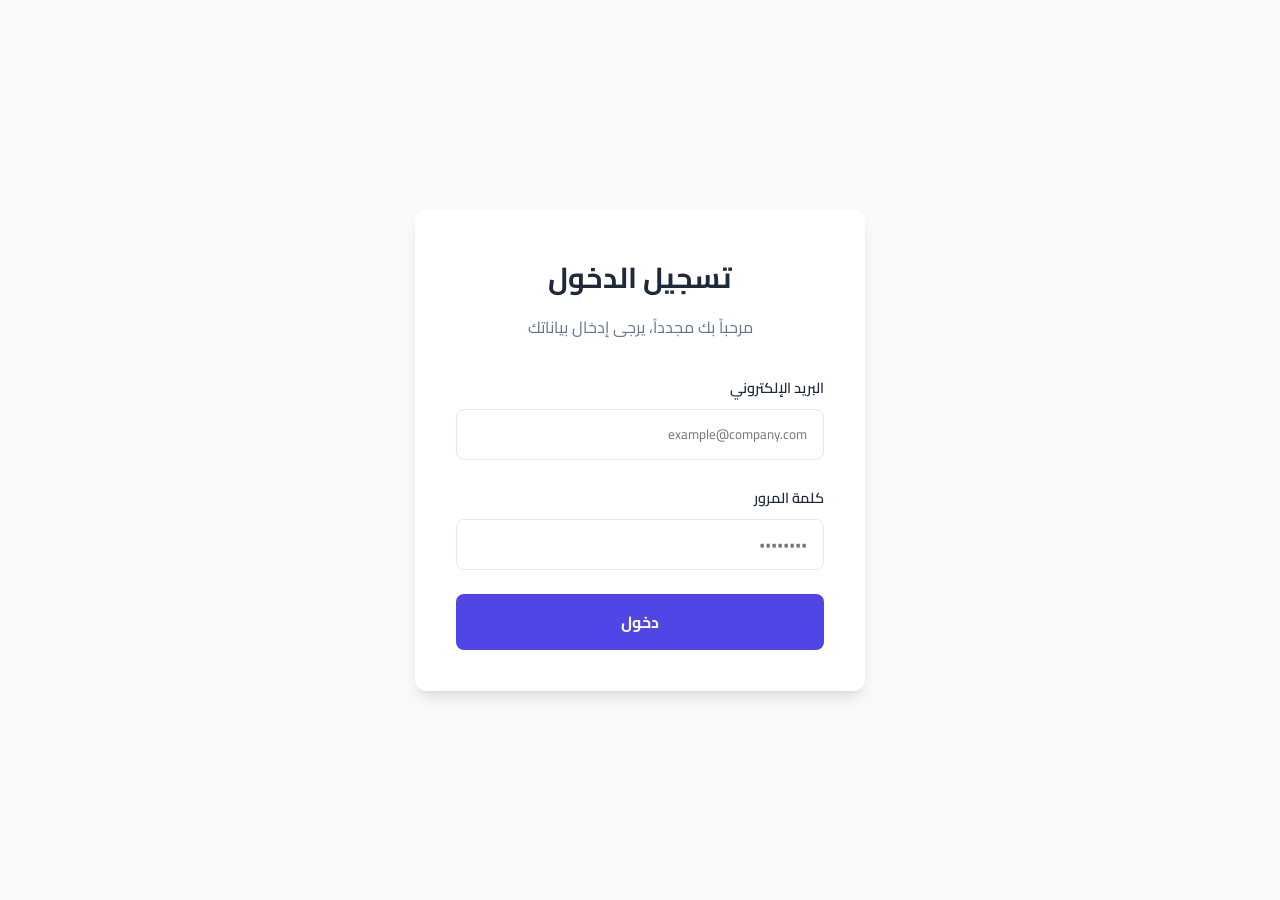
==== index.html @ 11852ac0 "Add files via upload" ====
<!DOCTYPE html>
<html lang="ar" dir="rtl">
<head>
    <meta charset="UTF-8">
    <meta name="viewport" content="width=device-width, initial-scale=1.0">
    <title>نظام الخدمة الذاتية للموظفين</title>
    <link rel="stylesheet" href="style.css">
</head>
<body>

    <!-- شاشة تسجيل الدخول -->
    <div id="login-screen" class="container fade-in">
        <h1>تسجيل الدخول</h1>
        <p class="subtitle">مرحباً بك مجدداً، يرجى إدخال بياناتك</p>
        
        <form id="login-form">
            <div class="form-group">
                <label for="email">البريد الإلكتروني</label>
                <input type="email" id="email" placeholder="example@company.com" required>
            </div>
            <div class="form-group">
                <label for="password">كلمة المرور</label>
                <input type="password" id="password" placeholder="••••••••" required>
            </div>
            <button type="submit" class="btn btn-primary">دخول</button>
        </form>
    </div>

    <!-- لوحة التحكم (Dashboard) -->
    <div id="dashboard-screen" class="container fade-in hidden">
        <div class="dashboard-header">
            <h1 class="welcome-msg">أهلاً، <span id="employee-name">موظف</span> 👋</h1>
            <p class="subtitle">لوحة التحكم اليومية</p>
        </div>

        <div class="status-card">
            <p class="status-label">حالة اليوم</p>
            <p id="attendance-status" class="status-time">لم يتم تسجيل الحضور بعد</p>
        </div>

        <div class="attendance-actions">
            <button id="btn-checkin" class="btn btn-checkin">تسجيل حضور</button>
            <button id="btn-checkout" class="btn btn-checkout" disabled>تسجيل انصراف</button>
        </div>

        <div style="margin-top: 2rem; text-align: center;">
            <a href="#" id="logout-link" style="color: var(--text-muted); font-size: 0.9rem; text-decoration: none;">تسجيل الخروج</a>
        </div>
    </div>

    <script src="app.js"></script>
</body>
</html>
---- style.css ----
@import url('https://fonts.googleapis.com/css2?family=Cairo:wght@300;400;600;700&display=swap');

:root {
    --primary-color: #4f46e5;
    --primary-hover: #4338ca;
    --bg-color: #f8fafc;
    --card-bg: rgba(255, 255, 255, 0.9);
    --text-main: #1e293b;
    --text-muted: #64748b;
    --success: #10b981;
    --danger: #ef4444;
    --shadow: 0 10px 15px -3px rgba(0, 0, 0, 0.1), 0 4px 6px -2px rgba(0, 0, 0, 0.05);
    --radius: 12px;
}

* {
    margin: 0;
    padding: 0;
    box-sizing: border-box;
    font-family: 'Cairo', sans-serif;
}

body {
    background-color: var(--bg-color);
    color: var(--text-main);
    display: flex;
    justify-content: center;
    align-items: center;
    min-height: 100vh;
    padding: 20px;
    direction: rtl;
}

/* Containers */
.container {
    width: 100%;
    max-width: 450px;
    background: var(--card-bg);
    backdrop-filter: blur(10px);
    padding: 2.5rem;
    border-radius: var(--radius);
    box-shadow: var(--shadow);
    border: 1px solid rgba(255, 255, 255, 0.5);
    transition: transform 0.3s ease;
}

.hidden {
    display: none !important;
}

/* Typography */
h1 {
    font-size: 1.8rem;
    font-weight: 700;
    margin-bottom: 0.5rem;
    text-align: center;
}

p.subtitle {
    color: var(--text-muted);
    text-align: center;
    margin-bottom: 2rem;
}

/* Forms */
.form-group {
    margin-bottom: 1.5rem;
}

label {
    display: block;
    margin-bottom: 0.5rem;
    font-weight: 600;
    font-size: 0.9rem;
}

input {
    width: 100%;
    padding: 0.75rem 1rem;
    border: 1px solid #e2e8f0;
    border-radius: 8px;
    outline: none;
    transition: border-color 0.2s;
}

input:focus {
    border-color: var(--primary-color);
    box-shadow: 0 0 0 3px rgba(79, 70, 229, 0.1);
}

/* Buttons */
.btn {
    width: 100%;
    padding: 0.8rem;
    border: none;
    border-radius: 8px;
    font-weight: 700;
    cursor: pointer;
    transition: all 0.2s;
    font-size: 1rem;
}

.btn-primary {
    background-color: var(--primary-color);
    color: white;
}

.btn-primary:hover {
    background-color: var(--primary-hover);
    transform: translateY(-1px);
}

.btn-checkin {
    background-color: var(--success);
    color: white;
    margin-bottom: 1rem;
}

.btn-checkout {
    background-color: var(--danger);
    color: white;
}

.btn:disabled {
    background-color: #cbd5e1;
    cursor: not-allowed;
    transform: none;
}

/* Dashboard UI */
.dashboard-header {
    text-align: center;
    margin-bottom: 2rem;
}

.welcome-msg {
    font-size: 1.2rem;
    font-weight: 600;
}

.status-card {
    background: #f1f5f9;
    padding: 1rem;
    border-radius: 8px;
    text-align: center;
    margin-bottom: 2rem;
}

.status-label {
    font-size: 0.85rem;
    color: var(--text-muted);
}

.status-time {
    font-size: 1.1rem;
    font-weight: 700;
    color: var(--primary-color);
    margin-top: 0.25rem;
}

.attendance-actions {
    display: flex;
    flex-direction: column;
    gap: 10px;
}

/* Animations */
@keyframes fadeIn {
    from { opacity: 0; transform: translateY(10px); }
    to { opacity: 1; transform: translateY(0); }
}

.fade-in {
    animation: fadeIn 0.4s ease-out forwards;
}
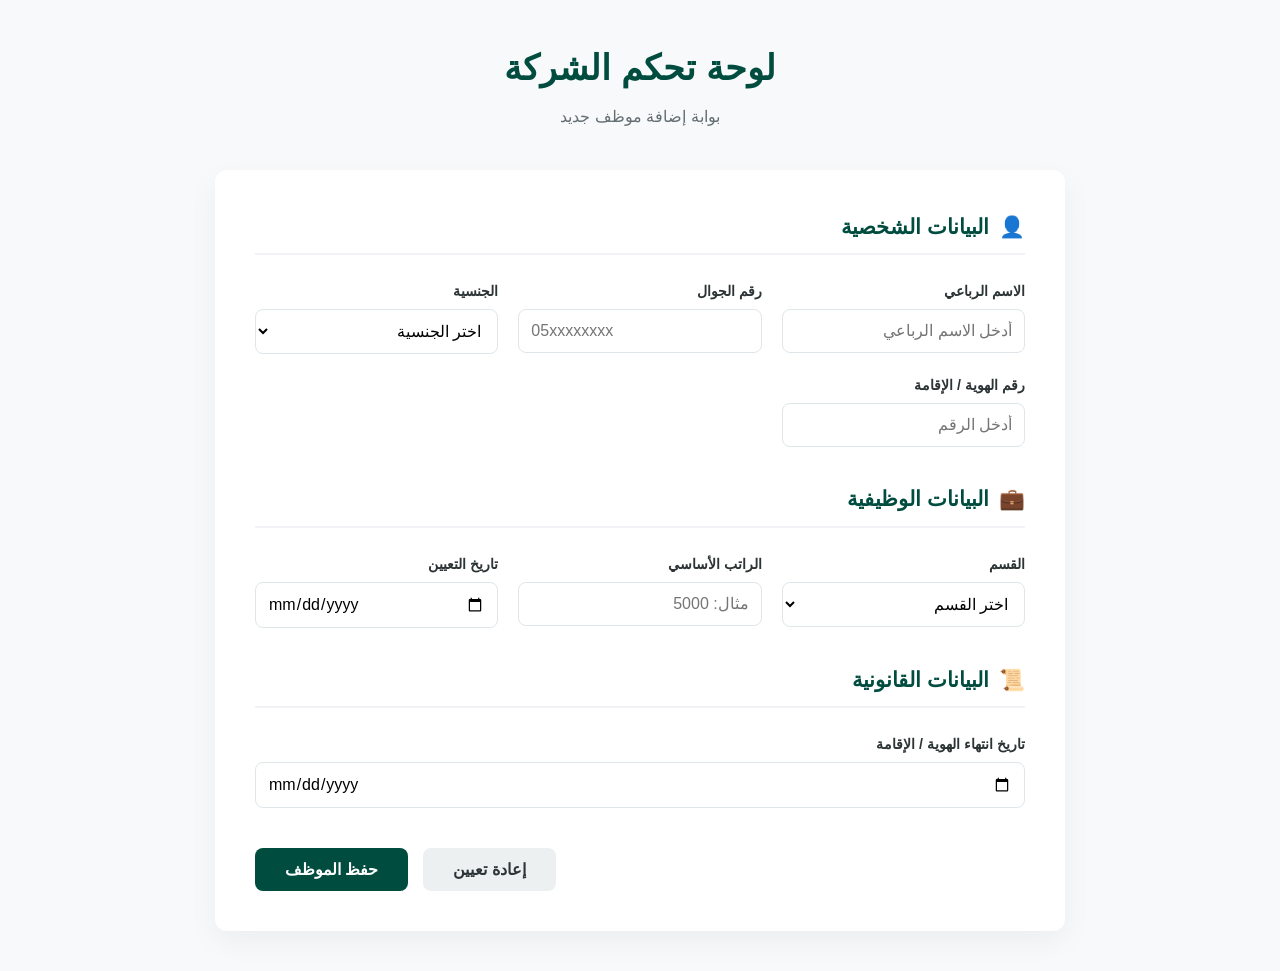
==== commit 30c820d9: "Add files via upload" ====
--- a/index.html
+++ b/index.html
@@ -3,48 +3,98 @@
 <head>
     <meta charset="UTF-8">
     <meta name="viewport" content="width=device-width, initial-scale=1.0">
-    <title>نظام الخدمة الذاتية للموظفين</title>
+    <title>إضافة موظف جديد | نظام ERP السعودي</title>
     <link rel="stylesheet" href="style.css">
+    <!-- تم حذف المكتبات الخارجية بناءً على الطلب -->
 </head>
 <body>
+    <div class="container">
+        <header>
+            <h1 id="company_name_display">لوحة تحكم الشركة</h1>
+            <p>بوابة إضافة موظف جديد</p>
+        </header>
 
-    <!-- شاشة تسجيل الدخول -->
-    <div id="login-screen" class="container fade-in">
-        <h1>تسجيل الدخول</h1>
-        <p class="subtitle">مرحباً بك مجدداً، يرجى إدخال بياناتك</p>
-        
-        <form id="login-form">
-            <div class="form-group">
-                <label for="email">البريد الإلكتروني</label>
-                <input type="email" id="email" placeholder="example@company.com" required>
-            </div>
-            <div class="form-group">
-                <label for="password">كلمة المرور</label>
-                <input type="password" id="password" placeholder="••••••••" required>
-            </div>
-            <button type="submit" class="btn btn-primary">دخول</button>
-        </form>
-    </div>
+        <div id="status-container" class="status-msg"></div>
 
-    <!-- لوحة التحكم (Dashboard) -->
-    <div id="dashboard-screen" class="container fade-in hidden">
-        <div class="dashboard-header">
-            <h1 class="welcome-msg">أهلاً، <span id="employee-name">موظف</span> 👋</h1>
-            <p class="subtitle">لوحة التحكم اليومية</p>
-        </div>
+        <div class="form-card">
+            <form id="employee-form" novalidate>
+                <!-- القسم الأول: البيانات الشخصية -->
+                <section class="form-section">
+                    <h2 class="section-title"><span>👤</span> البيانات الشخصية</h2>
+                    <div class="form-grid">
+                        <div class="form-group">
+                            <label for="full_name">الاسم الرباعي</label>
+                            <input type="text" id="full_name" name="full_name" placeholder="أدخل الاسم الرباعي">
+                            <span class="error-message">الاسم الرباعي مطلوب</span>
+                        </div>
+                        <div class="form-group">
+                            <label for="mobile">رقم الجوال</label>
+                            <input type="tel" id="mobile" name="mobile" placeholder="05xxxxxxxx">
+                            <span class="error-message">رقم الجوال مطلوب</span>
+                        </div>
+                        <div class="form-group">
+                            <label for="nationality">الجنسية</label>
+                            <select id="nationality" name="nationality">
+                                <option value="">اختر الجنسية</option>
+                                <option value="سعودي">سعودي</option>
+                                <option value="أخرى">أخرى</option>
+                            </select>
+                            <span class="error-message">يرجى اختيار الجنسية</span>
+                        </div>
+                        <div class="form-group">
+                            <label for="national_id_iqama">رقم الهوية / الإقامة</label>
+                            <input type="text" id="national_id_iqama" name="national_id_iqama" placeholder="أدخل الرقم">
+                            <span class="error-message" id="id_error">رقم الهوية/الإقامة مطلوب</span>
+                        </div>
+                    </div>
+                </section>
 
-        <div class="status-card">
-            <p class="status-label">حالة اليوم</p>
-            <p id="attendance-status" class="status-time">لم يتم تسجيل الحضور بعد</p>
-        </div>
+                <!-- القسم الثاني: البيانات الوظيفية -->
+                <section class="form-section">
+                    <h2 class="section-title"><span>💼</span> البيانات الوظيفية</h2>
+                    <div class="form-grid">
+                        <div class="form-group">
+                            <label for="department">القسم</label>
+                            <select id="department" name="department">
+                                <option value="">اختر القسم</option>
+                                <option value="الموارد البشرية">الموارد البشرية</option>
+                                <option value="المالية">المالية</option>
+                                <option value="تقنية المعلومات">تقنية المعلومات</option>
+                                <option value="المبيعات">المبيعات</option>
+                                <option value="العمليات">العمليات</option>
+                            </select>
+                            <span class="error-message">يرجى اختيار القسم</span>
+                        </div>
+                        <div class="form-group">
+                            <label for="basic_salary">الراتب الأساسي</label>
+                            <input type="number" id="basic_salary" name="basic_salary" placeholder="مثال: 5000">
+                            <span class="error-message">الراتب يجب أن يكون أكبر من صفر</span>
+                        </div>
+                        <div class="form-group">
+                            <label for="hiring_date">تاريخ التعيين</label>
+                            <input type="date" id="hiring_date" name="hiring_date">
+                            <span class="error-message">تاريخ التعيين مطلوب</span>
+                        </div>
+                    </div>
+                </section>
 
-        <div class="attendance-actions">
-            <button id="btn-checkin" class="btn btn-checkin">تسجيل حضور</button>
-            <button id="btn-checkout" class="btn btn-checkout" disabled>تسجيل انصراف</button>
-        </div>
+                <!-- القسم الثالث: البيانات القانونية -->
+                <section class="form-section">
+                    <h2 class="section-title"><span>📜</span> البيانات القانونية</h2>
+                    <div class="form-grid">
+                        <div class="form-group">
+                            <label for="iqama_expiry_date">تاريخ انتهاء الهوية / الإقامة</label>
+                            <input type="date" id="iqama_expiry_date" name="iqama_expiry_date">
+                            <span class="error-message">تاريخ الانتهاء يجب أن يكون في المستقبل</span>
+                        </div>
+                    </div>
+                </section>
 
-        <div style="margin-top: 2rem; text-align: center;">
-            <a href="#" id="logout-link" style="color: var(--text-muted); font-size: 0.9rem; text-decoration: none;">تسجيل الخروج</a>
+                <div class="btn-container">
+                    <button type="button" class="btn-secondary" id="reset-btn">إعادة تعيين</button>
+                    <button type="submit" class="btn-primary" id="submit-btn">حفظ الموظف</button>
+                </div>
+            </form>
         </div>
     </div>
 
--- a/style.css
+++ b/style.css
@@ -1,102 +1,144 @@
-@import url('https://fonts.googleapis.com/css2?family=Cairo:wght@300;400;600;700&display=swap');
-
 :root {
-    --primary-color: #4f46e5;
-    --primary-hover: #4338ca;
-    --bg-color: #f8fafc;
-    --card-bg: rgba(255, 255, 255, 0.9);
-    --text-main: #1e293b;
-    --text-muted: #64748b;
-    --success: #10b981;
-    --danger: #ef4444;
-    --shadow: 0 10px 15px -3px rgba(0, 0, 0, 0.1), 0 4px 6px -2px rgba(0, 0, 0, 0.05);
-    --radius: 12px;
+    --primary-color: #004d40;
+    --primary-light: #48a999;
+    --primary-dark: #00251a;
+    --secondary-color: #c5a059;
+    --background-color: #f8f9fa;
+    --card-background: #ffffff;
+    --text-color: #2d3436;
+    --text-muted: #636e72;
+    --error-color: #d63031;
+    --success-color: #27ae60;
+    --border-radius: 12px;
+    --shadow: 0 10px 30px rgba(0, 0, 0, 0.05);
+    --transition: all 0.3s cubic-bezier(0.4, 0, 0.2, 1);
 }
 
 * {
     margin: 0;
     padding: 0;
     box-sizing: border-box;
-    font-family: 'Cairo', sans-serif;
 }
 
 body {
-    background-color: var(--bg-color);
-    color: var(--text-main);
-    display: flex;
-    justify-content: center;
-    align-items: center;
-    min-height: 100vh;
-    padding: 20px;
+    background-color: var(--background-color);
+    color: var(--text-color);
     direction: rtl;
+    line-height: 1.6;
+    padding: 40px 20px;
+    font-family: 'Segoe UI', Tahoma, Geneva, Verdana, sans-serif; /* System fonts for performance */
 }
 
-/* Containers */
 .container {
-    width: 100%;
-    max-width: 450px;
-    background: var(--card-bg);
-    backdrop-filter: blur(10px);
-    padding: 2.5rem;
-    border-radius: var(--radius);
-    box-shadow: var(--shadow);
-    border: 1px solid rgba(255, 255, 255, 0.5);
-    transition: transform 0.3s ease;
+    max-width: 850px;
+    margin: 0 auto;
 }
 
-.hidden {
-    display: none !important;
+header {
+    text-align: center;
+    margin-bottom: 40px;
 }
 
-/* Typography */
-h1 {
-    font-size: 1.8rem;
-    font-weight: 700;
-    margin-bottom: 0.5rem;
-    text-align: center;
+header h1 {
+    color: var(--primary-color);
+    font-size: 2.2rem;
+    margin-bottom: 8px;
 }
 
-p.subtitle {
+header p {
     color: var(--text-muted);
-    text-align: center;
-    margin-bottom: 2rem;
 }
 
-/* Forms */
+.form-card {
+    background: var(--card-background);
+    border-radius: var(--border-radius);
+    padding: 40px;
+    box-shadow: var(--shadow);
+}
+
+.form-section {
+    margin-bottom: 35px;
+}
+
+.section-title {
+    display: flex;
+    align-items: center;
+    margin-bottom: 25px;
+    color: var(--primary-color);
+    font-size: 1.3rem;
+    border-bottom: 2px solid #f1f2f6;
+    padding-bottom: 10px;
+}
+
+.section-title span {
+    margin-left: 10px;
+}
+
+.form-grid {
+    display: grid;
+    grid-template-columns: repeat(auto-fit, minmax(240px, 1fr));
+    gap: 20px;
+}
+
 .form-group {
-    margin-bottom: 1.5rem;
+    display: flex;
+    flex-direction: column;
 }
 
 label {
-    display: block;
-    margin-bottom: 0.5rem;
+    margin-bottom: 6px;
     font-weight: 600;
     font-size: 0.9rem;
 }
 
-input {
-    width: 100%;
-    padding: 0.75rem 1rem;
-    border: 1px solid #e2e8f0;
+input, select {
+    padding: 12px;
+    border: 1px solid #dfe6e9;
     border-radius: 8px;
+    font-size: 1rem;
+    transition: var(--transition);
+    background-color: #fff;
     outline: none;
-    transition: border-color 0.2s;
+    font-family: inherit;
 }
 
-input:focus {
+input:focus, select:focus {
     border-color: var(--primary-color);
-    box-shadow: 0 0 0 3px rgba(79, 70, 229, 0.1);
+    box-shadow: 0 0 0 3px rgba(0, 77, 64, 0.1);
 }
 
-/* Buttons */
-.btn {
-    width: 100%;
-    padding: 0.8rem;
+.error-message {
+    color: var(--error-color);
+    font-size: 0.8rem;
+    margin-top: 4px;
+    display: none;
+}
+
+.form-group.invalid input,
+.form-group.invalid select {
+    border-color: var(--error-color);
+    background-color: #fff5f5;
+}
+
+.form-group.invalid .error-message {
+    display: block;
+}
+
+.btn-container {
+    margin-top: 40px;
+    display: flex;
+    justify-content: flex-end;
+    gap: 15px;
+}
+
+button {
+    padding: 12px 30px;
+    border-radius: 8px;
+    font-weight: 600;
+    cursor: pointer;
+    transition: var(--transition);
     border: none;
-    border-radius: 8px;
-    font-weight: 700;
-    cursor: pointer;
-    transition: all 0.2s;
+    font-family: inherit;
     font-size: 1rem;
 }
 
@@ -106,70 +148,50 @@
 }
 
 .btn-primary:hover {
-    background-color: var(--primary-hover);
-    transform: translateY(-1px);
+    background-color: var(--primary-dark);
+    transform: translateY(-2px);
 }
 
-.btn-checkin {
-    background-color: var(--success);
-    color: white;
-    margin-bottom: 1rem;
+.btn-secondary {
+    background-color: #ecf0f1;
+    color: var(--text-color);
 }
 
-.btn-checkout {
-    background-color: var(--danger);
-    color: white;
+.btn-secondary:hover {
+    background-color: #dfe6e9;
 }
 
-.btn:disabled {
-    background-color: #cbd5e1;
-    cursor: not-allowed;
-    transform: none;
+.status-msg {
+    padding: 15px;
+    border-radius: 8px;
+    margin-bottom: 20px;
+    text-align: center;
+    font-weight: 600;
+    display: none;
+    animation: slideIn 0.3s ease-out;
 }
 
-/* Dashboard UI */
-.dashboard-header {
-    text-align: center;
-    margin-bottom: 2rem;
+@keyframes slideIn {
+    from { transform: translateY(-10px); opacity: 0; }
+    to { transform: translateY(0); opacity: 1; }
 }
 
-.welcome-msg {
-    font-size: 1.2rem;
-    font-weight: 600;
+.status-msg.success {
+    display: block;
+    background-color: #e8f8f0;
+    color: var(--success-color);
+    border: 1px solid #b7e4c7;
 }
 
-.status-card {
-    background: #f1f5f9;
-    padding: 1rem;
-    border-radius: 8px;
-    text-align: center;
-    margin-bottom: 2rem;
+.status-msg.error {
+    display: block;
+    background-color: #fff5f5;
+    color: var(--error-color);
+    border: 1px solid #fab1a0;
 }
 
-.status-label {
-    font-size: 0.85rem;
-    color: var(--text-muted);
+@media (max-width: 600px) {
+    .form-card { padding: 25px; }
+    .btn-container { flex-direction: column; }
+    button { width: 100%; }
 }
-
-.status-time {
-    font-size: 1.1rem;
-    font-weight: 700;
-    color: var(--primary-color);
-    margin-top: 0.25rem;
-}
-
-.attendance-actions {
-    display: flex;
-    flex-direction: column;
-    gap: 10px;
-}
-
-/* Animations */
-@keyframes fadeIn {
-    from { opacity: 0; transform: translateY(10px); }
-    to { opacity: 1; transform: translateY(0); }
-}
-
-.fade-in {
-    animation: fadeIn 0.4s ease-out forwards;
-}
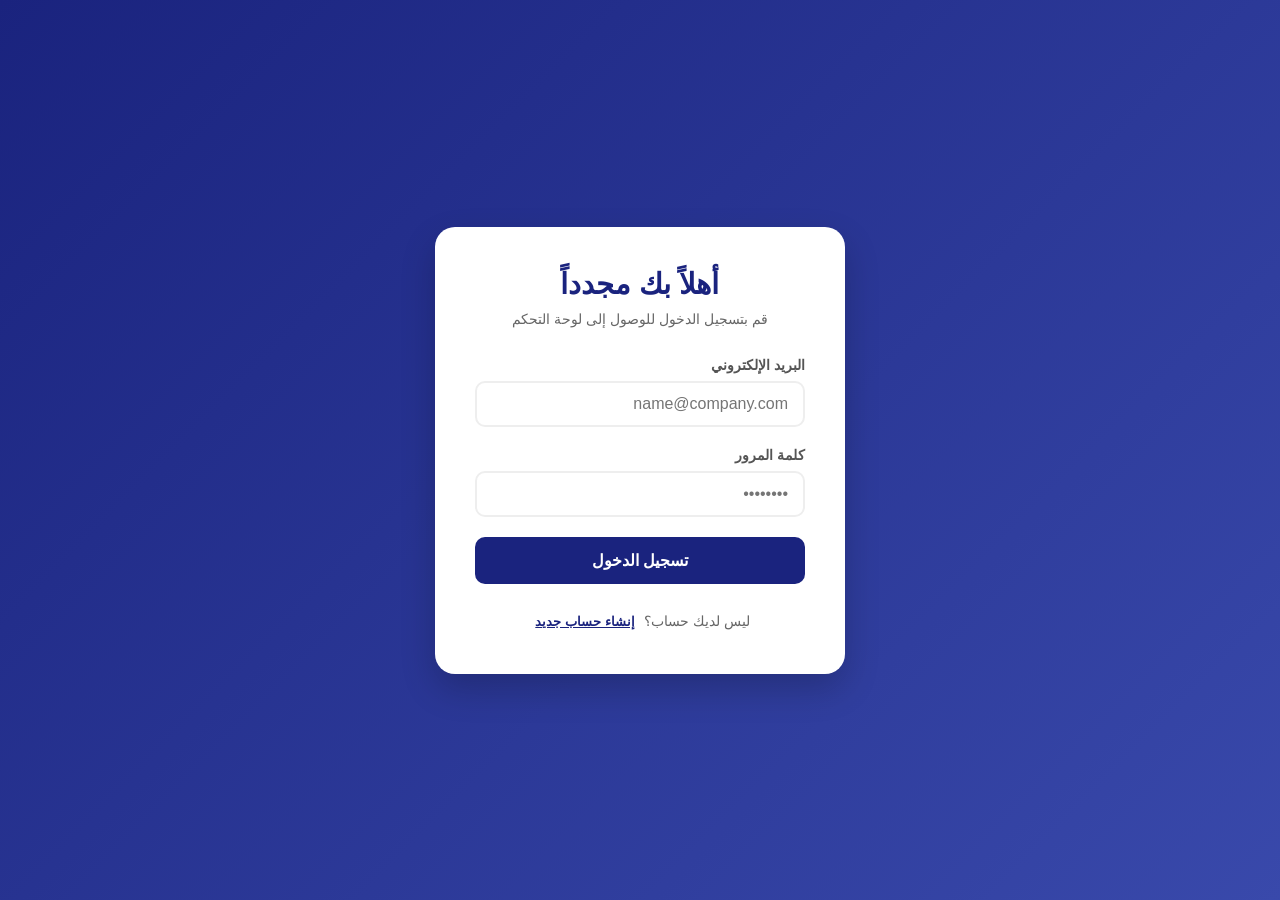
==== commit d45f732a: "Add files via upload" ====
--- a/index.html
+++ b/index.html
@@ -3,101 +3,67 @@
 <head>
     <meta charset="UTF-8">
     <meta name="viewport" content="width=device-width, initial-scale=1.0">
-    <title>إضافة موظف جديد | نظام ERP السعودي</title>
-    <link rel="stylesheet" href="style.css">
-    <!-- تم حذف المكتبات الخارجية بناءً على الطلب -->
+    <title>تسجيل الدخول | نظام ERP المتكامل</title>
+    <link rel="stylesheet" href="auth_style.css">
 </head>
 <body>
-    <div class="container">
-        <header>
-            <h1 id="company_name_display">لوحة تحكم الشركة</h1>
-            <p>بوابة إضافة موظف جديد</p>
-        </header>
+    <div class="auth-container">
+        <div class="auth-box">
+            <!-- جانب تسجيل الدخول -->
+            <div class="auth-side login-side active" id="login-section">
+                <header>
+                    <h2>أهلاً بك مجدداً</h2>
+                    <p>قم بتسجيل الدخول للوصول إلى لوحة التحكم</p>
+                </header>
+                <form id="login-form">
+                    <div class="form-group">
+                        <label for="login-email">البريد الإلكتروني</label>
+                        <input type="email" id="login-email" required placeholder="name@company.com">
+                    </div>
+                    <div class="form-group">
+                        <label for="login-password">كلمة المرور</label>
+                        <input type="password" id="login-password" required placeholder="••••••••">
+                    </div>
+                    <button type="submit" class="btn-primary" id="btn-login">تسجيل الدخول</button>
+                </form>
+                <footer>
+                    <span>ليس لديك حساب؟</span>
+                    <button class="btn-link" onclick="toggleAuth('signup')">إنشاء حساب جديد</button>
+                </footer>
+            </div>
 
-        <div id="status-container" class="status-msg"></div>
-
-        <div class="form-card">
-            <form id="employee-form" novalidate>
-                <!-- القسم الأول: البيانات الشخصية -->
-                <section class="form-section">
-                    <h2 class="section-title"><span>👤</span> البيانات الشخصية</h2>
-                    <div class="form-grid">
-                        <div class="form-group">
-                            <label for="full_name">الاسم الرباعي</label>
-                            <input type="text" id="full_name" name="full_name" placeholder="أدخل الاسم الرباعي">
-                            <span class="error-message">الاسم الرباعي مطلوب</span>
-                        </div>
-                        <div class="form-group">
-                            <label for="mobile">رقم الجوال</label>
-                            <input type="tel" id="mobile" name="mobile" placeholder="05xxxxxxxx">
-                            <span class="error-message">رقم الجوال مطلوب</span>
-                        </div>
-                        <div class="form-group">
-                            <label for="nationality">الجنسية</label>
-                            <select id="nationality" name="nationality">
-                                <option value="">اختر الجنسية</option>
-                                <option value="سعودي">سعودي</option>
-                                <option value="أخرى">أخرى</option>
-                            </select>
-                            <span class="error-message">يرجى اختيار الجنسية</span>
-                        </div>
-                        <div class="form-group">
-                            <label for="national_id_iqama">رقم الهوية / الإقامة</label>
-                            <input type="text" id="national_id_iqama" name="national_id_iqama" placeholder="أدخل الرقم">
-                            <span class="error-message" id="id_error">رقم الهوية/الإقامة مطلوب</span>
-                        </div>
+            <!-- جانب إنشاء الحساب -->
+            <div class="auth-side signup-side" id="signup-section">
+                <header>
+                    <h2>ابدأ رحلتك معنا</h2>
+                    <p>أنشئ حساباً جديداً لشركتك الآن</p>
+                </header>
+                <form id="signup-form">
+                    <div class="form-group">
+                        <label for="company-name">اسم الشركة</label>
+                        <input type="text" id="company-name" required placeholder="شركة الحلول المتكاملة">
                     </div>
-                </section>
-
-                <!-- القسم الثاني: البيانات الوظيفية -->
-                <section class="form-section">
-                    <h2 class="section-title"><span>💼</span> البيانات الوظيفية</h2>
-                    <div class="form-grid">
-                        <div class="form-group">
-                            <label for="department">القسم</label>
-                            <select id="department" name="department">
-                                <option value="">اختر القسم</option>
-                                <option value="الموارد البشرية">الموارد البشرية</option>
-                                <option value="المالية">المالية</option>
-                                <option value="تقنية المعلومات">تقنية المعلومات</option>
-                                <option value="المبيعات">المبيعات</option>
-                                <option value="العمليات">العمليات</option>
-                            </select>
-                            <span class="error-message">يرجى اختيار القسم</span>
-                        </div>
-                        <div class="form-group">
-                            <label for="basic_salary">الراتب الأساسي</label>
-                            <input type="number" id="basic_salary" name="basic_salary" placeholder="مثال: 5000">
-                            <span class="error-message">الراتب يجب أن يكون أكبر من صفر</span>
-                        </div>
-                        <div class="form-group">
-                            <label for="hiring_date">تاريخ التعيين</label>
-                            <input type="date" id="hiring_date" name="hiring_date">
-                            <span class="error-message">تاريخ التعيين مطلوب</span>
-                        </div>
+                    <div class="form-group">
+                        <label for="signup-email">البريد الإلكتروني</label>
+                        <input type="email" id="signup-email" required placeholder="admin@company.com">
                     </div>
-                </section>
-
-                <!-- القسم الثالث: البيانات القانونية -->
-                <section class="form-section">
-                    <h2 class="section-title"><span>📜</span> البيانات القانونية</h2>
-                    <div class="form-grid">
-                        <div class="form-group">
-                            <label for="iqama_expiry_date">تاريخ انتهاء الهوية / الإقامة</label>
-                            <input type="date" id="iqama_expiry_date" name="iqama_expiry_date">
-                            <span class="error-message">تاريخ الانتهاء يجب أن يكون في المستقبل</span>
-                        </div>
+                    <div class="form-group">
+                        <label for="signup-password">كلمة المرور</label>
+                        <input type="password" id="signup-password" required placeholder="••••••••">
                     </div>
-                </section>
-
-                <div class="btn-container">
-                    <button type="button" class="btn-secondary" id="reset-btn">إعادة تعيين</button>
-                    <button type="submit" class="btn-primary" id="submit-btn">حفظ الموظف</button>
-                </div>
-            </form>
+                    <button type="submit" class="btn-primary" id="btn-signup">إنشاء الحساب</button>
+                </form>
+                <footer>
+                    <span>لديك حساب بالفعل؟</span>
+                    <button class="btn-link" onclick="toggleAuth('login')">تسجيل الدخول</button>
+                </footer>
+            </div>
         </div>
     </div>
 
-    <script src="app.js"></script>
+    <!-- رسائل التنبيه -->
+    <div id="status-container" class="status-msg"></div>
+
+    <script src="auth.js"></script>
 </body>
 </html>
--- a/auth_style.css
+++ b/auth_style.css
@@ -0,0 +1,162 @@
+:root {
+    --primary-color: #1a237e;
+    --accent-color: #c5a059;
+    --bg-color: #f0f2f5;
+    --card-bg: #ffffff;
+    --text-color: #333;
+    --error-color: #d32f2f;
+    --success-color: #388e3c;
+}
+
+* {
+    margin: 0;
+    padding: 0;
+    box-sizing: border-box;
+}
+
+body {
+    font-family: 'Segoe UI', Tahoma, Geneva, Verdana, sans-serif;
+    background: linear-gradient(135deg, #1a237e 0%, #3949ab 100%);
+    height: 100vh;
+    display: flex;
+    justify-content: center;
+    align-items: center;
+    direction: rtl;
+}
+
+.auth-container {
+    width: 100%;
+    max-width: 450px;
+    padding: 20px;
+}
+
+.auth-box {
+    background: var(--card-bg);
+    padding: 40px;
+    border-radius: 20px;
+    box-shadow: 0 15px 35px rgba(0,0,0,0.2);
+    position: relative;
+    overflow: hidden;
+}
+
+.auth-side {
+    display: none;
+    animation: fadeIn 0.5s ease;
+}
+
+.auth-side.active {
+    display: block;
+}
+
+header {
+    text-align: center;
+    margin-bottom: 30px;
+}
+
+header h2 {
+    color: var(--primary-color);
+    font-size: 1.8rem;
+    margin-bottom: 10px;
+}
+
+header p {
+    color: #666;
+    font-size: 0.9rem;
+}
+
+.form-group {
+    margin-bottom: 20px;
+}
+
+label {
+    display: block;
+    margin-bottom: 8px;
+    font-weight: 600;
+    color: #555;
+    font-size: 0.9rem;
+}
+
+input {
+    width: 100%;
+    padding: 12px 15px;
+    border: 2px solid #eee;
+    border-radius: 10px;
+    font-size: 1rem;
+    transition: all 0.3s ease;
+    outline: none;
+}
+
+input:focus {
+    border-color: var(--primary-color);
+    background-color: #f8f9ff;
+}
+
+.btn-primary {
+    width: 100%;
+    padding: 14px;
+    background-color: var(--primary-color);
+    color: white;
+    border: none;
+    border-radius: 10px;
+    font-size: 1rem;
+    font-weight: 700;
+    cursor: pointer;
+    transition: transform 0.2s, background-color 0.3s;
+}
+
+.btn-primary:hover {
+    background-color: #0d1440;
+    transform: translateY(-2px);
+}
+
+.btn-primary:active {
+    transform: translateY(0);
+}
+
+footer {
+    margin-top: 25px;
+    text-align: center;
+    font-size: 0.9rem;
+    color: #666;
+}
+
+.btn-link {
+    background: none;
+    border: none;
+    color: var(--primary-color);
+    font-weight: 700;
+    cursor: pointer;
+    padding: 5px;
+    text-decoration: underline;
+}
+
+/* Status Messages */
+.status-msg {
+    position: fixed;
+    top: 20px;
+    right: 20px;
+    padding: 15px 25px;
+    border-radius: 10px;
+    color: white;
+    font-weight: 600;
+    display: none;
+    z-index: 1000;
+    animation: slideIn 0.3s ease;
+}
+
+.status-msg.error { background-color: var(--error-color); }
+.status-msg.success { background-color: var(--success-color); }
+
+@keyframes fadeIn {
+    from { opacity: 0; transform: translateY(10px); }
+    to { opacity: 1; transform: translateY(0); }
+}
+
+@keyframes slideIn {
+    from { transform: translateX(100%); }
+    to { transform: translateX(0); }
+}
+
+@media (max-width: 480px) {
+    .auth-box { padding: 30px 20px; }
+}
